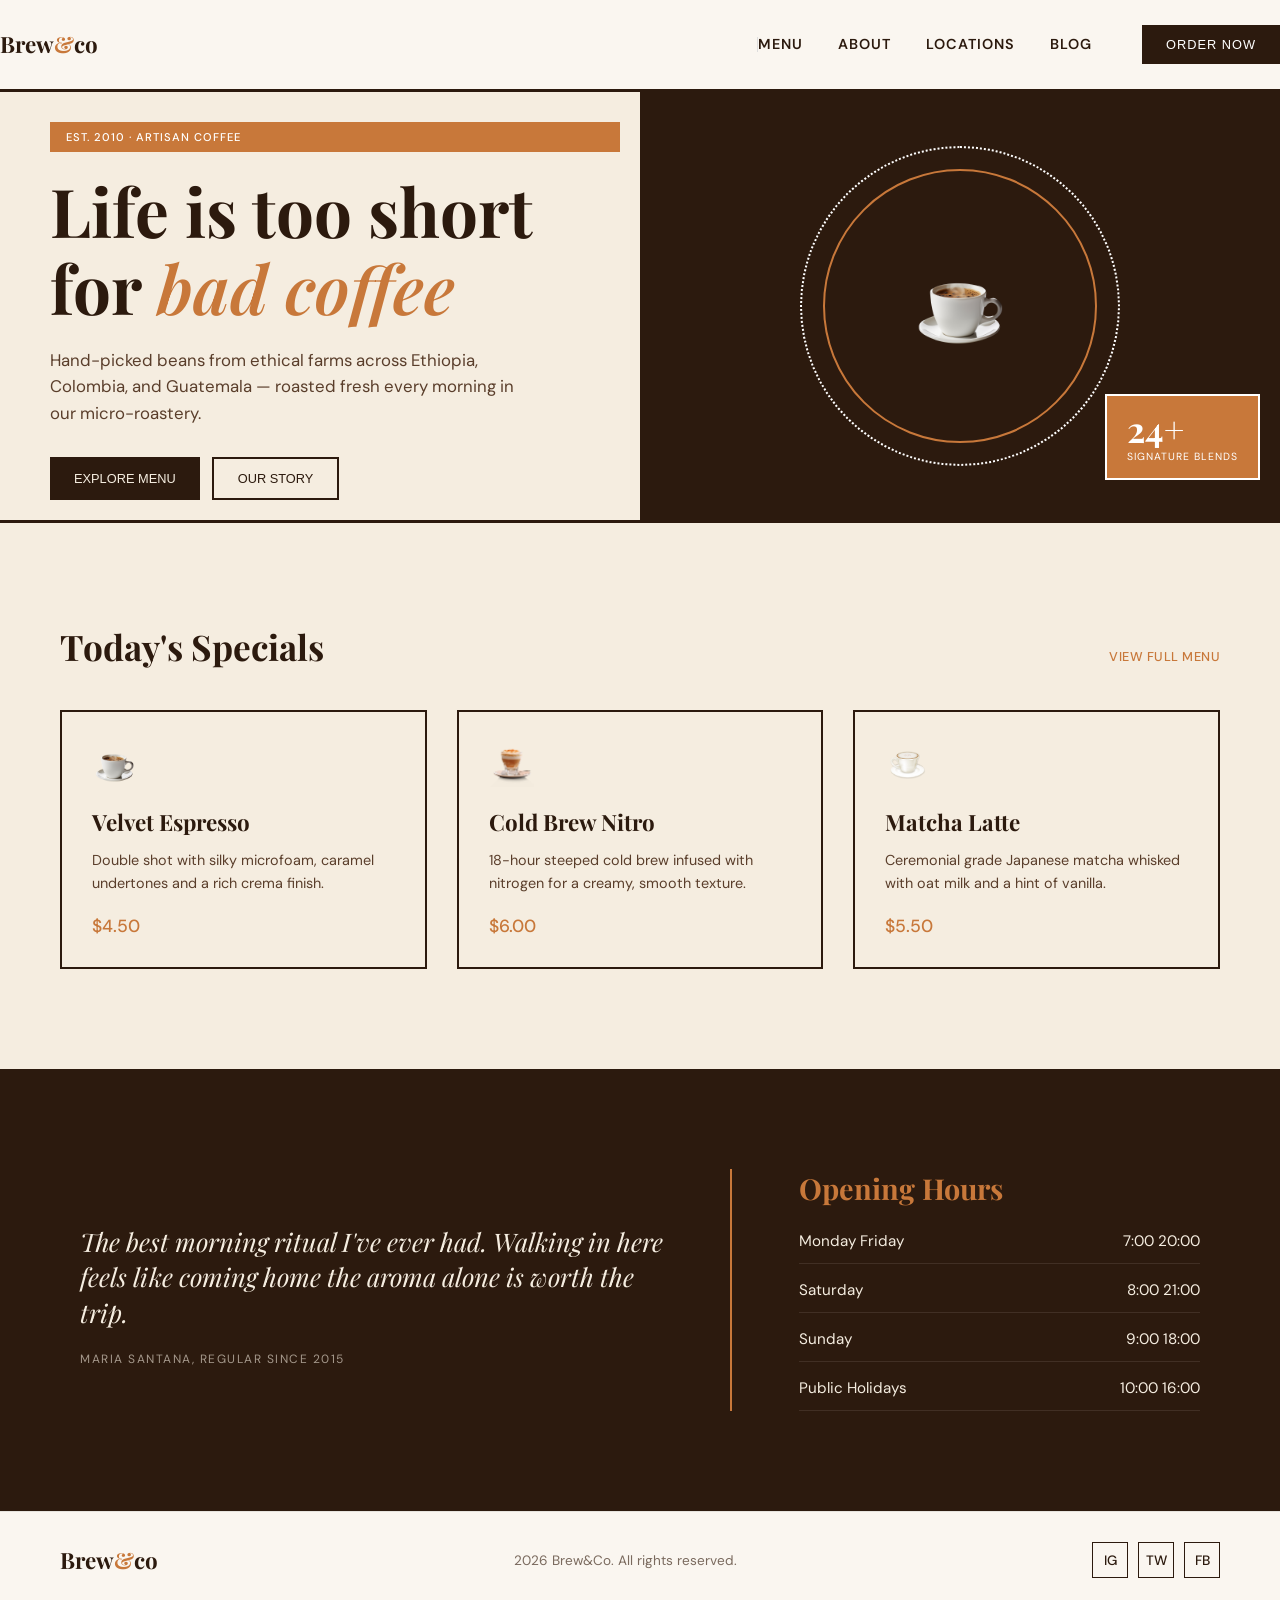
==== index.html @ 78db0698 "first commit" ====
<!DOCTYPE html>
<html lang="en">

<head>
    <meta charset="UTF-8">
    <meta name="viewport" content="width=device-width, initial-scale=1.0">
    <title>Brev & co</title>
    <link rel="stylesheet" href="index.css">
    <link
        href="https://fonts.googleapis.com/css2?family=Playfair+Display:ital,wght@0,700;1,400&family=DM+Sans:wght@300;400;500&display=swap"
        rel="stylesheet">
    <link rel="icon" href="cofeecup.png">
</head>

<body>

    <header class="header">
        <h1>Brew<span>&</span>co</h1>
        <aside>
            <nav id="side-navbar">
                <ul class="nav-links">
                    <li><a href="#">Menu</a></li>
                    <li><a href="#">About</a></li>
                    <li><a href="#">Locations</a></li>
                    <li><a href="#">Blog</a></li>
                </ul>
                <button onclick="closeSideBar()" id="closeButton" class="closeBtn">X</button>

            </nav>

            <button class="nav-btn-menu" onclick="openSidebar()">
                <img src="menu.png" alt="menubar">
            </button>

            <button class="order-btn">order now</button>
        </aside>
    </header>
    <section class="hero">
        <div class="hero-content">
            <div class="tagline-wrapper">
                <span class="tagline">Est. 2010 · Artisan Coffee</span>
            </div>
            <h1 class="highlight-text">Life is too short for <span> bad coffee</span></h1>
            <div class="sub-text">
                <p>
                    Hand-picked beans from ethical farms across Ethiopia, Colombia, and Guatemala — roasted fresh every
                    morning in our micro-roastery.
                </p>
                <div class="buttons">
                    <button id="button1">Explore menu</button>
                    <button id="button2">Our story</button>
                </div>
            </div>
        </div>

        <div class="hero-graphic">
            <div class="round1">

            </div>

            <div class="coffee-cup">
                <img class="coffee-img" src="cofeecup.png" alt="cofeecup">
            </div>

            <div class="signature-badge">
                <h2>24+</h2>
                <span>Signature Blends</span>
            </div>
        </div>
    </section>


    <section class="menu">
        <div class="menu-header">
            <h2 class="menu-title">Today's Specials</h2>
            <a href="#" class="view-menu-link">View Full Menu </a>
        </div>

        <div class="menu-grid">
            <div class="menu-card">
                <img src="cofeecup.png" alt="Velvet Espresso" class="menu-icon">
                <h3 class="item-name">Velvet Espresso</h3>
                <p class="item-desc">Double shot with silky microfoam, caramel undertones and a rich crema finish.</p>
                <span class="item-price">$4.50</span>
            </div>

            <div class="menu-card">
                <img src="coldcofee.png" alt="Cold Brew Nitro" class="menu-icon">
                <h3 class="item-name">Cold Brew Nitro</h3>
                <p class="item-desc">18-hour steeped cold brew infused with nitrogen for a creamy, smooth texture.</p>
                <span class="item-price">$6.00</span>
            </div>

            <div class="menu-card">
                <img src="milkcofee.png" alt="Matcha Latte" class="menu-icon">
                <h3 class="item-name">Matcha Latte</h3>
                <p class="item-desc">Ceremonial grade Japanese matcha whisked with oat milk and a hint of vanilla.</p>
                <span class="item-price">$5.50</span>
            </div>
        </div>
    </section>

    <section class="quote-section">
        <div class="quote-container">
            <div class="quote-block">
                <div class="quote-icon"></div>
                <p class="quote-text">The best morning ritual I've ever had. Walking in here feels like coming home the
                    aroma alone is worth the trip.</p>
                <p class="quote-author"> MARIA SANTANA, REGULAR SINCE 2015</p>
            </div>

            <div class="hours-block">
                <h3 class="hours-title">Opening Hours</h3>
                <ul class="hours-list">
                    <li><span class="day">Monday Friday</span> <span class="time">7:00 20:00</span></li>
                    <li><span class="day">Saturday</span> <span class="time">8:00 21:00</span></li>
                    <li><span class="day">Sunday</span> <span class="time">9:00 18:00</span></li>
                    <li><span class="day">Public Holidays</span> <span class="time">10:00 16:00</span></li>
                </ul>
            </div>
        </div>
    </section>

    <footer class="footer">
        <div class="footer-container">
            <h2 class="footer-logo">Brew<span>&</span>co</h2>
            <p class="footer-copy"> 2026 Brew&Co. All rights reserved.</p>
            <div class="social-links">
                <a href="#" class="social-box">ig</a>
                <a href="#" class="social-box">tw</a>
                <a href="#" class="social-box">fb</a>
            </div>
        </div>
    </footer>

    <script src="index..js"></script>
</body>
</body>

</html>
---- index.css ----
* {
    margin: 0;
    padding: 0;
    box-sizing: border-box;
}

:root {
    --primary-color: #2C1A0E;
    --secondary-color: #C8783A;
    --common-color: #F5EDE0;
    --top-bottom-color: #FAF6F0;
}

body {
    font-family: 'DM Sans', sans-serif;
    display: flex;
    flex-direction: column;
    min-height: 100vh;
    background-color: var(--common-color);
}

/* ==========================================
   HEADER SECTION (BASE / MOBILE)
   ========================================== */
.header {
    position: sticky;
    top: 0;
    z-index: 1000;
    width: 100%;
    display: flex;
    align-items: center;
    background-color: var(--top-bottom-color);
    justify-content: space-between;
    padding: 15px 20px;
    border-bottom: 3px solid var(--primary-color);
    transition: all 0.3s ease;
}

.header h1 {
    font-size: 1.4rem;
    font-family: "Playfair Display", serif;
    font-weight: 700;
    color: var(--primary-color);
    line-height: 1;
}

.header h1 span {
    color: var(--secondary-color);
}

.header aside {
    display: flex;
    align-items: center;
    gap: 15px;
}

/* Hidden by default on mobile screens */
.order-btn {
    display: none;
}

.nav-btn-menu {
    width: 24px;
    height: 24px;
    background: transparent;
    border: none;
    cursor: pointer;
}

.nav-btn-menu img {
    width: 100%;
    height: 100%;
    display: block;
}

/* ==========================================
   RESPONSIVE SIDE NAVBAR OVERHAUL (MOBILE)
   ========================================== */
#side-navbar {
    background-color: var(--common-color);
    position: fixed;
    top: 0;
    right: 0; 
    height: 100vh; 
    width: 250px;
    padding: 60px 20px;
    display: flex;
    flex-direction: column;
    box-shadow: -5px 0 15px rgba(0, 0, 0, 0.1);
    gap: 15px;
    z-index: 1001;
    transform: translateX(100%); 
    transition: transform 300ms ease-in-out;
    border-left: 1px solid #ddd;
}

#side-navbar.active {
    transform: translateX(0);
}

#side-navbar .nav-links {
    list-style: none;
    display: flex;
    flex-direction: column;
    gap: 20px;
    margin-top: 20px;
    width: 100%;
}

#side-navbar .nav-links a {
    display: block;
    text-decoration: none;
    color: var(--primary-color); 
    font-size: 18px;
    font-weight: 500;
    text-transform: uppercase;
}

.closeBtn {
    color: var(--primary-color);
    background: none;
    border: none;
    position: absolute;
    right: 20px;
    top: 20px;
    font-size: 20px;
    font-weight: bold;
    cursor: pointer;
}

/* ==========================================
   HERO SECTION
   ========================================== */
.hero {
    display: flex;
    flex-direction: column;
    flex: 1;
    border-bottom: 3px solid var(--primary-color); 
}

.hero-content {
    width: 100%;
    background-color: var(--common-color);
    padding: 30px 24px;
}

.tagline-wrapper {
    margin-bottom: 20px;
    display: flex;
    justify-content: start;
}

.tagline {
    background-color: var(--secondary-color);
    color: white;
    text-transform: uppercase;
    font-size: 0.7rem;
    letter-spacing: 1px;
    font-weight: 500;
    display: block;
    width: 100%;
    padding: 8px 16px;
}

.highlight-text {
    font-family: "Playfair Display", serif;
    font-size: 2.6rem;
    line-height: 1.15;
    color: var(--primary-color);
    margin-bottom: 20px;
}

.highlight-text span {
    color: var(--secondary-color);
    font-style: italic;
    font-weight: 600;
}

.sub-text p {
    font-size: 0.95rem;
    line-height: 1.6;
    color: #5A3E2B;
    margin-bottom: 30px;
    box-sizing: border-box;
}

.buttons {
    display: flex;
    gap: 12px;
}

#button1,
#button2 {
    text-transform: uppercase;
    font-weight: 500;
    font-size: 0.8rem;
    padding: 12px 24px;
    cursor: pointer;
}

#button1 {
    background-color: var(--primary-color);
    color: var(--common-color);
    border: none;
}

#button2 {
    background-color: transparent;
    color: var(--primary-color);
    border: 2px solid var(--primary-color);
}

.hero-graphic {
    width: 100%;
    height: 440px;
    background-color: var(--primary-color);
    position: relative;
    display: flex;
    align-items: center;
    justify-content: center;
    overflow: hidden;
}

.round1 {
    width: 320px;
    height: 320px;
    border: 2px dotted white;
    border-radius: 50%;
    position: relative;
    display: flex;
    align-items: center;
    justify-content: center;
    animation: masterSpin 25s linear infinite;
}

.round1::after {
    content: '';
    width: 270px;
    height: 270px;
    border: 2px solid var(--secondary-color);
    border-radius: 50%;
    position: absolute;
}

.coffee-cup {
    width: 100px;
    height: 100px;
    background-size: contain;
    background-repeat: no-repeat;
    position: absolute;
    z-index: 3;
}

.coffee-img {
    width: 100px;
    height: 100px;
    position: absolute;
    z-index: 5;
}

.signature-badge {
    position: absolute;
    bottom: 40px;
    right: 20px;
    background-color: var(--secondary-color);
    border: 2px solid;
    color: white;
    padding: 15px 20px;
    z-index: 4;
    display: flex;
    flex-direction: column;
}

.signature-badge h2 {
    font-size: 2.2rem;
    font-family: "Playfair Display", serif;
    font-weight: 700;
    line-height: 1;
}

.signature-badge span {
    font-size: 0.65rem;
    text-transform: uppercase;
    letter-spacing: 1px;
    margin-top: 4px;
}

/* ==========================================
   MENU SECTION
   ========================================== */
.menu {
    background-color: var(--common-color);
    padding: 60px 20px;
    width: 100%;
}

.menu-header {
    display: flex;
    justify-content: space-between;
    align-items: baseline;
    margin-bottom: 40px;
}

.menu-title {
    font-family: "Playfair Display", serif;
    font-size: 2.2rem;
    color: var(--primary-color);
    font-weight: 700;
}

.view-menu-link {
    color: var(--secondary-color);
    text-decoration: none;
    font-size: 0.8rem;
    text-transform: uppercase;
    font-weight: 500;
    letter-spacing: 0.5px;
}

.menu-grid {
    display: flex;
    flex-direction: column;
    gap: 24px;
}

.menu-card,
.menu-card1 {
    background-color: var(--common-color);
    border: 2px solid var(--primary-color);
    padding: 30px;
    display: flex;
    flex-direction: column;
    align-items: flex-start;
    transition: all 0.3s ease;
}

.menu-icon,
.item-name,
.item-desc,
.item-price {
    transition: all 0.3s ease;
}

.menu-icon {
    width: 45px;
    height: 45px;
    margin-bottom: 20px;
    object-fit: contain;
}

.item-name {
    font-family: "Playfair Display", serif;
    font-size: 1.4rem;
    color: var(--primary-color);
    margin-bottom: 12px;
}

.item-desc {
    font-size: 0.9rem;
    line-height: 1.6;
    color: #5A3E2B;
    margin-bottom: 20px;
}

.item-price {
    font-size: 1.1rem;
    font-weight: 500;
    color: var(--secondary-color);
}

/* ==========================================
   QUOTES & HOURS
   ========================================== */
.quote-section {
    background-color: var(--primary-color);
    padding: 60px 24px;
    width: 100%;
}

.quote-icon {
    font-family: "Playfair Display", serif;
    font-size: 5rem;
    line-height: 0.6;
    color: var(--secondary-color);
    margin-bottom: 10px;
}

.quote-text {
    font-family: "Playfair Display", serif;
    font-size: 1.4rem;
    font-style: italic;
    line-height: 1.4;
    color: var(--common-color);
    margin-bottom: 20px;
}

.quote-author {
    font-size: 0.75rem;
    text-transform: uppercase;
    letter-spacing: 1.5px;
    color: rgba(245, 237, 224, 0.6);
}

.hours-block {
    display: flex;
    flex-direction: column;
}

.hours-title {
    font-family: "Playfair Display", serif;
    font-size: 1.8rem;
    color: var(--secondary-color);
    margin-bottom: 24px;
}

.hours-list {
    list-style: none;
    display: flex;
    flex-direction: column;
    gap: 16px;
}

.hours-list li {
    display: flex;
    justify-content: space-between;
    font-size: 0.95rem;
    color: var(--common-color);
    padding-bottom: 12px;
    border-bottom: 1px solid rgba(245, 237, 224, 0.1);
}

/* ==========================================
   FOOTER
   ========================================== */
.footer {
    background-color: var(--top-bottom-color);
    padding: 40px 24px;
    width: 100%;
    border-top: 1px solid rgba(0, 0, 0, 0.08);
}

.footer-container {
    display: flex;
    flex-direction: column;
    align-items: center;
    gap: 24px;
    text-align: center;
}

.footer-logo {
    font-size: 1.4rem;
    font-family: "Playfair Display", serif;
    font-weight: 700;
    color: var(--primary-color);
}

.footer-logo span {
    color: var(--secondary-color);
}

.footer-copy {
    font-size: 0.85rem;
    color: #7A6A5E;
}

.social-links {
    display: flex;
    gap: 10px;
}

.social-box {
    width: 36px;
    height: 36px;
    border: 1px solid var(--primary-color);
    display: flex;
    align-items: center;
    justify-content: center;
    text-decoration: none;
    color: var(--primary-color);
    font-size: 0.85rem;
    text-transform: uppercase;
    font-weight: 500;
    transition: all 0.2s ease;
}

/* ==========================================
   GLOBAL HOVER ACTIONS & ANIMATIONS
   ========================================== */
#button1:hover, .order-btn:hover {
    background-color: var(--secondary-color);
}

#button2:hover {
    background-color: var(--primary-color);
    color: white;
}

.social-box:hover {
    background-color: var(--primary-color);
    color: var(--common-color);
}

.menu-card:hover, .menu-card1:hover {
    background-color: var(--primary-color);
    border-color: var(--primary-color);
}

.menu-card:hover .item-name, .menu-card:hover .item-desc, .menu-card:hover .item-price,
.menu-card1:hover .item-name, .menu-card1:hover .item-desc, .menu-card1:hover .item-price {
    color: #FAF6F0; 
}

@keyframes masterSpin {
    from { transform: rotate(0deg); }
    to { transform: rotate(360deg); }
}

/* ==========================================
   MEDIA QUERIES (DESKTOP EXTENSIONS)
   ========================================== */
@media (min-width: 769px) {
    .header {
        padding: 25px 60px !important; 
        height: auto !important;        
        display: flex !important;
        flex-direction: row !important;
        align-items: center !important; 
        justify-content: space-between !important;
        background-color: var(--top-bottom-color) !important;
        width: 100% !important;
        max-width: 100% !important;     
    }

    .header h1 {
        display: inline-flex !important;
        align-items: center !important;
        margin: 0 !important;
        padding: 0 !important;
        line-height: 1 !important;
    }

    .header aside {
        display: flex !important;
        flex-direction: row !important;
        align-items: center !important; 
        justify-content: flex-end !important;
        gap: 45px !important;
        width: auto !important;
        height: auto !important;
        margin: 0 !important;
        padding: 0 !important;
    }

    .nav-btn-menu, .closeBtn {
        display: none !important;
    }

    #side-navbar {
        position: static !important;
        display: flex !important;
        flex-direction: row !important;
        align-items: center !important;
        height: auto !important;
        width: auto !important;
        padding: 0 !important;
        background-color: transparent !important;
        box-shadow: none !important;
        transform: none !important;
    }

    .nav-links {
        display: flex !important;
        flex-direction: row !important;
        align-items: center !important;
        gap: 35px !important;
        margin: 0 !important;
        padding: 0 !important;
        list-style: none !important;
        height: auto !important;
    }

    .nav-links li {
        display: flex !important;
        align-items: center !important;
        height: auto !important;
        margin: 0 !important;
        padding: 0 !important;
    }

    .nav-links a {
        font-size: 0.9rem !important;
        font-weight: 600 !important;
        letter-spacing: 1px;
        text-transform: uppercase;
        text-decoration: none;
        color: var(--primary-color);
        line-height: 1 !important; 
        display: inline-block !important;
        transition: color 0.2s ease;
    }

    .nav-links a:hover {
        color: var(--secondary-color) !important;
    }

    .order-btn {
        display: inline-flex !important;
        align-items: center !important;
        justify-content: center !important;
        text-transform: uppercase;
        padding: 12px 24px !important; 
        height: auto !important;         
        background-color: var(--primary-color);
        color: white;
        border: none;
        font-weight: 500;
        font-size: 0.8rem;
        letter-spacing: 1px;
        cursor: pointer;
        margin: 0 !important;
        transition: background-color 0.2s ease;
    }

    .hero {
        flex-direction: row;
    }

    .hero-content {
        width: 50%;
        padding: 20px 20px;
        display: flex;
        flex-direction: column;
        padding-top: 30px;
    }

    .hero-graphic {
        width: 50%;
        height: auto;
    }

    .highlight-text {
        font-size: 4rem;
    }

    .menu {
        padding: 100px 60px;
    }

    .menu-grid {
        display: grid;
        grid-template-columns: repeat(3, 1fr);
        gap: 30px;
    }

    .quote-section {
        padding: 100px 60px;
    }

    .quote-container {
        display: flex;
        flex-direction: row;
        align-items: center;
        max-width: 1600px;
        margin: 0 auto;
        width: 100%;
        padding: 0 60px;
        gap: 8%;
    }

    .quote-block {
        display: flex;
        flex-direction: column;
        align-items: flex-start;
        width: 50%;
        max-width: 580px;
    }

    .hours-block {
        width: 42%;
        padding-left: 6%;
        border-left: 2px solid var(--secondary-color);
    }

    .quote-text {
        font-size: 1.6rem;
    }

    .footer {
        padding: 30px 60px;
    }

    .footer-container {
        flex-direction: row;
        justify-content: space-between;
        align-items: center;
        max-width: 1600px;
        margin: 0 auto;
        width: 100%;
    }
}

@media (min-width: 1025px) {
    .header aside {
        gap: 50px !important;
    }

    .highlight-text {
        font-size: 4.5rem;
    }

    .sub-text p {
        font-size: 1.05rem;
        max-width: 480px;
    }
}

@media (min-width: 1201px) {
    /* Auto-aligns inner contents dynamically while ensuring the background container bar remains full width */
    .header {
        max-width: 100% !important;
        width: 100% !important;
        padding-left: calc((100vw - 1600px) / 2 + 60px) !important;
        padding-right: calc((100vw - 1600px) / 2 + 60px) !important;
    }

    .hero {
        max-width: 1600px !important;
        margin: 0 auto !important;
        width: 100% !important;
    }

    body {
        background-color: var(--top-bottom-color);
        width: 100%;
    }

    .hero-content {
        padding-left: 50px;
    }

    .highlight-text {
        font-size: 4.2rem;
    }

    .menu {
        max-width: 1600px !important;
        margin: 0 auto !important;
        width: 100% !important;
    }

    .quote-section {
        max-width: 1600px !important;
        margin: 0 auto !important;
        width: 100% !important;
    }

    .quote-container {
        max-width: 1600px !important;
        margin: 0 auto !important;
        width: 100%;
        padding: 0 20px;
    }

    .quote-text {
        width: 600px;
    }
}
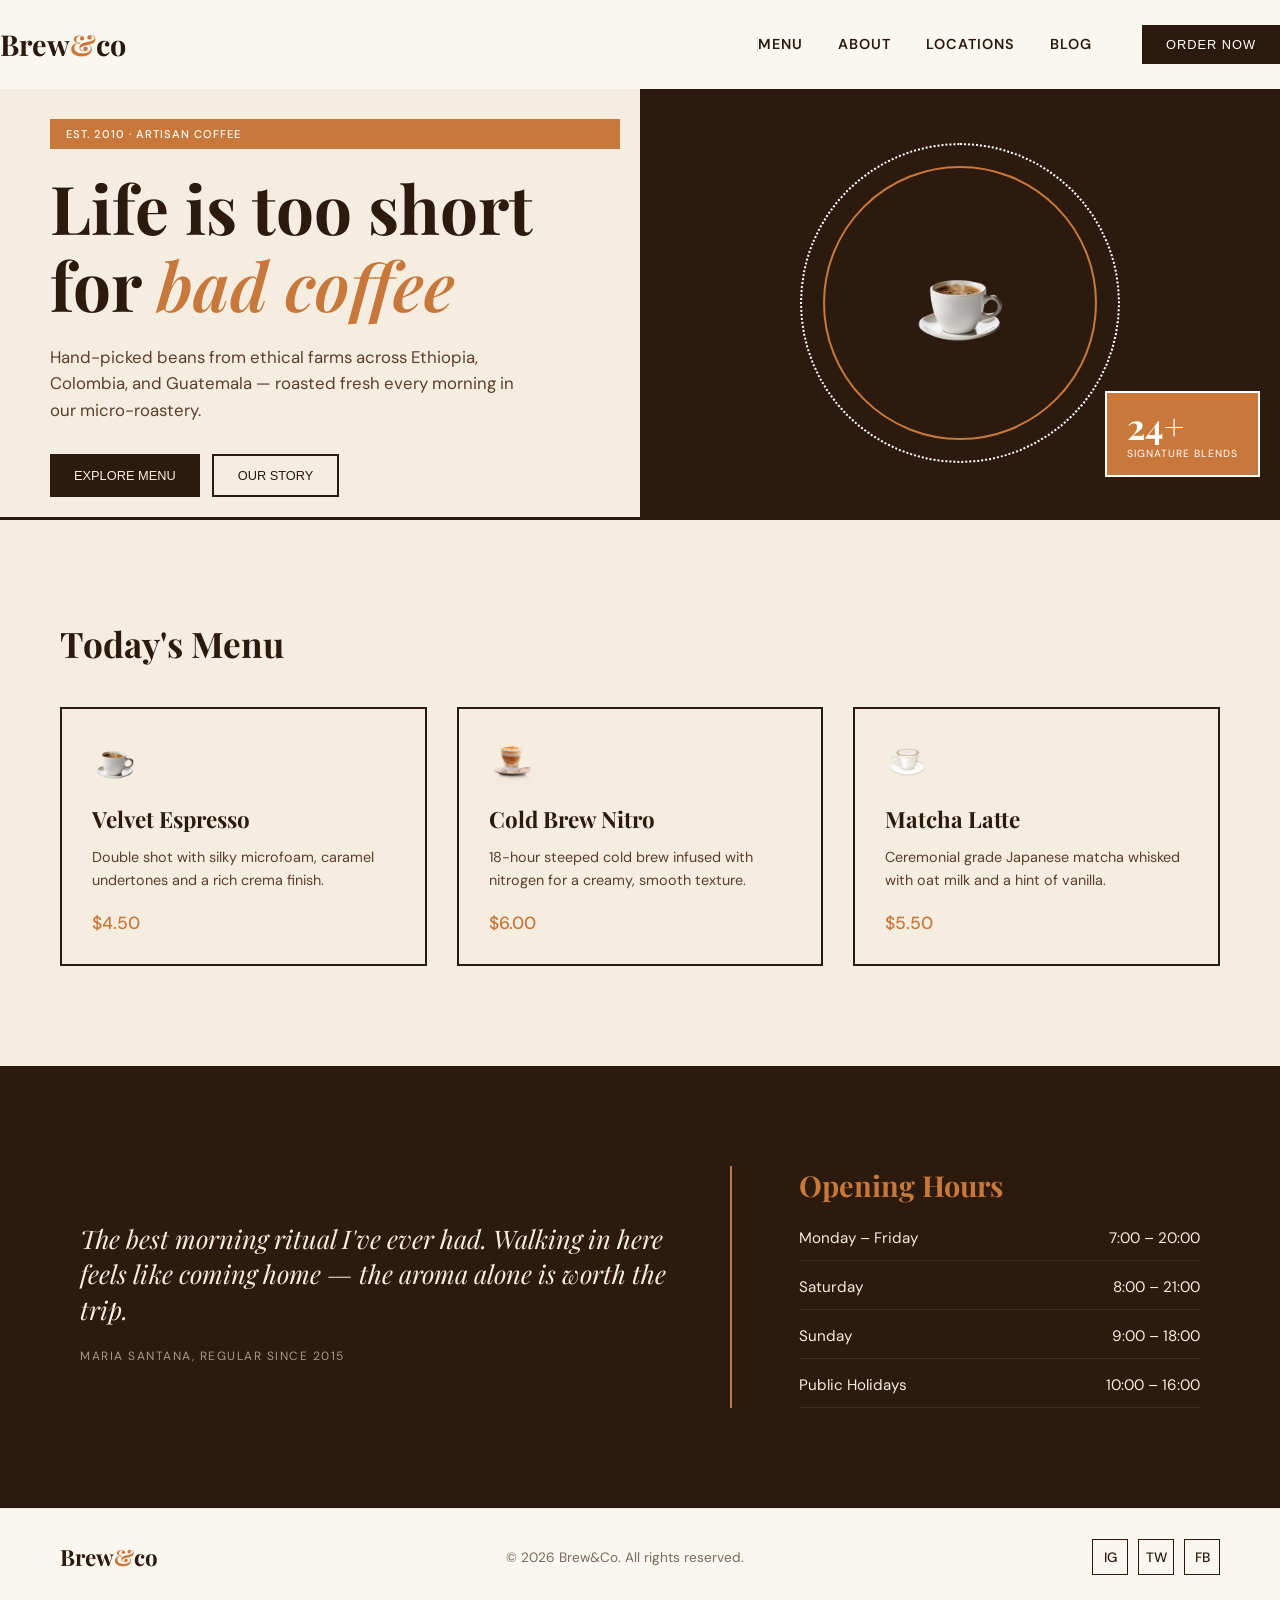
==== commit a2c7f908: "fixed html pages" ====
--- a/index.html
+++ b/index.html
@@ -4,28 +4,25 @@
 <head>
     <meta charset="UTF-8">
     <meta name="viewport" content="width=device-width, initial-scale=1.0">
-    <title>Brev & co</title>
+    <title>Brew & co | Artisan Coffee & Roastery</title>
     <link rel="stylesheet" href="index.css">
-    <link
-        href="https://fonts.googleapis.com/css2?family=Playfair+Display:ital,wght@0,700;1,400&family=DM+Sans:wght@300;400;500&display=swap"
-        rel="stylesheet">
+    <link href="https://fonts.googleapis.com/css2?family=Playfair+Display:ital,wght@0,700;1,400&family=DM+Sans:wght@300;400;500;700&display=swap" rel="stylesheet">
     <link rel="icon" href="cofeecup.png">
 </head>
 
 <body>
 
     <header class="header">
-        <h1>Brew<span>&</span>co</h1>
+        <h1><a href="index.html">Brew<span>&</span>co</a></h1>
         <aside>
             <nav id="side-navbar">
                 <ul class="nav-links">
-                    <li><a href="#">Menu</a></li>
-                    <li><a href="#">About</a></li>
-                    <li><a href="#">Locations</a></li>
-                    <li><a href="#">Blog</a></li>
+                    <li><a href="#menu">Menu</a></li>
+                    <li><a href="about.html">About</a></li>
+                    <li><a href="locations.html">Locations</a></li>
+                    <li><a href="blog.html">Blog</a></li>
                 </ul>
                 <button onclick="closeSideBar()" id="closeButton" class="closeBtn">X</button>
-
             </nav>
 
             <button class="nav-btn-menu" onclick="openSidebar()">
@@ -35,31 +32,30 @@
             <button class="order-btn">order now</button>
         </aside>
     </header>
+
     <section class="hero">
         <div class="hero-content">
             <div class="tagline-wrapper">
                 <span class="tagline">Est. 2010 · Artisan Coffee</span>
             </div>
-            <h1 class="highlight-text">Life is too short for <span> bad coffee</span></h1>
+            <h1 class="highlight-text">Life is too short for <span>bad coffee</span></h1>
             <div class="sub-text">
                 <p>
                     Hand-picked beans from ethical farms across Ethiopia, Colombia, and Guatemala — roasted fresh every
                     morning in our micro-roastery.
                 </p>
                 <div class="buttons">
-                    <button id="button1">Explore menu</button>
-                    <button id="button2">Our story</button>
+                    <button id="button1" onclick="location.href='#menu'">Explore menu</button>
+                    <button id="button2" onclick="location.href='about.html'">Our story</button>
                 </div>
             </div>
         </div>
 
         <div class="hero-graphic">
-            <div class="round1">
-
-            </div>
+            <div class="round1"></div>
 
             <div class="coffee-cup">
-                <img class="coffee-img" src="cofeecup.png" alt="cofeecup">
+                <img class="coffee-img" src="cofeecup.png" alt="coffee cup">
             </div>
 
             <div class="signature-badge">
@@ -69,11 +65,9 @@
         </div>
     </section>
 
-
-    <section class="menu">
+    <section class="menu" id="menu">
         <div class="menu-header">
-            <h2 class="menu-title">Today's Specials</h2>
-            <a href="#" class="view-menu-link">View Full Menu </a>
+            <h2 class="menu-title">Today's Menu</h2>
         </div>
 
         <div class="menu-grid">
@@ -104,18 +98,18 @@
         <div class="quote-container">
             <div class="quote-block">
                 <div class="quote-icon"></div>
-                <p class="quote-text">The best morning ritual I've ever had. Walking in here feels like coming home the
-                    aroma alone is worth the trip.</p>
-                <p class="quote-author"> MARIA SANTANA, REGULAR SINCE 2015</p>
+                <p class="quote-text">The best morning ritual I've ever had. Walking in here feels like coming home —
+                    the aroma alone is worth the trip.</p>
+                <p class="quote-author">MARIA SANTANA, REGULAR SINCE 2015</p>
             </div>
 
             <div class="hours-block">
                 <h3 class="hours-title">Opening Hours</h3>
                 <ul class="hours-list">
-                    <li><span class="day">Monday Friday</span> <span class="time">7:00 20:00</span></li>
-                    <li><span class="day">Saturday</span> <span class="time">8:00 21:00</span></li>
-                    <li><span class="day">Sunday</span> <span class="time">9:00 18:00</span></li>
-                    <li><span class="day">Public Holidays</span> <span class="time">10:00 16:00</span></li>
+                    <li><span class="day">Monday – Friday</span> <span class="time">7:00 – 20:00</span></li>
+                    <li><span class="day">Saturday</span> <span class="time">8:00 – 21:00</span></li>
+                    <li><span class="day">Sunday</span> <span class="time">9:00 – 18:00</span></li>
+                    <li><span class="day">Public Holidays</span> <span class="time">10:00 – 16:00</span></li>
                 </ul>
             </div>
         </div>
@@ -124,7 +118,7 @@
     <footer class="footer">
         <div class="footer-container">
             <h2 class="footer-logo">Brew<span>&</span>co</h2>
-            <p class="footer-copy"> 2026 Brew&Co. All rights reserved.</p>
+            <p class="footer-copy">© 2026 Brew&Co. All rights reserved.</p>
             <div class="social-links">
                 <a href="#" class="social-box">ig</a>
                 <a href="#" class="social-box">tw</a>
@@ -133,8 +127,7 @@
         </div>
     </footer>
 
-    <script src="index..js"></script>
-</body>
+    <script src="index.js"></script>
 </body>
 
 </html>
--- a/index.css
+++ b/index.css
@@ -22,26 +22,24 @@
 /* ==========================================
    HEADER SECTION (BASE / MOBILE)
    ========================================== */
+
+/* Header & Navigation Fixes */
 .header {
-    position: sticky;
-    top: 0;
-    z-index: 1000;
-    width: 100%;
-    display: flex;
+    display: flex;
+    justify-content: space-between;
     align-items: center;
-    background-color: var(--top-bottom-color);
-    justify-content: space-between;
-    padding: 15px 20px;
-    border-bottom: 3px solid var(--primary-color);
-    transition: all 0.3s ease;
-}
-
-.header h1 {
-    font-size: 1.4rem;
-    font-family: "Playfair Display", serif;
+    padding: 20px 24px;
+    max-width: 1140px;
+    margin: 0 auto;
+    background: transparent;
+}
+
+.header h1 a {
+    color: var(--primary-color);
+    text-decoration: none;
+    font-family: 'Playfair Display', serif;
     font-weight: 700;
-    color: var(--primary-color);
-    line-height: 1;
+    font-size: 1.8rem;
 }
 
 .header h1 span {
@@ -51,7 +49,7 @@
 .header aside {
     display: flex;
     align-items: center;
-    gap: 15px;
+    gap: 20px;
 }
 
 /* Hidden by default on mobile screens */
